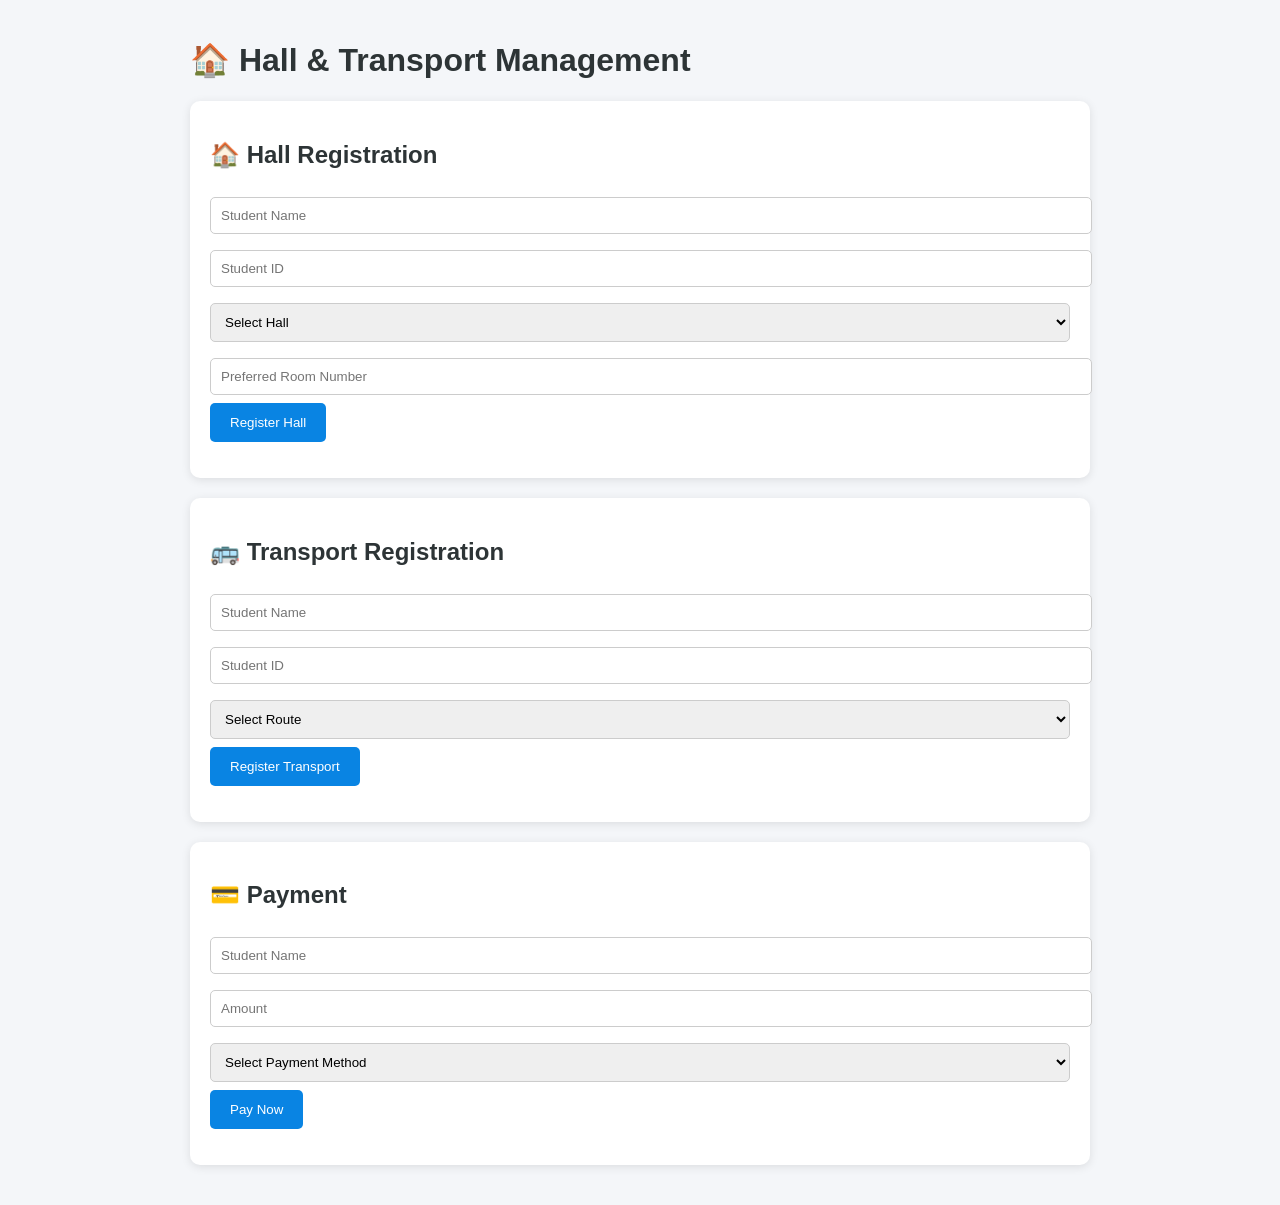
==== hall_transport.html @ 7f362457 "Add files via upload" ====
<!DOCTYPE html>
<html lang="en">
<head>
<meta charset="UTF-8">
<meta name="viewport" content="width=device-width, initial-scale=1.0">
<title>Hall & Transport Management</title>

<style>
body{
    font-family: Arial, sans-serif;
    background:#f4f6f9;
    margin:0;
    padding:20px;
}

.container{
    max-width:900px;
    margin:auto;
}

.card{
    background:white;
    padding:20px;
    margin-bottom:20px;
    border-radius:10px;
    box-shadow:0 2px 10px rgba(0,0,0,.1);
}

h1,h2{
    color:#2d3436;
}

input,select{
    width:100%;
    padding:10px;
    margin:8px 0;
    border:1px solid #ccc;
    border-radius:5px;
}

button{
    background:#0984e3;
    color:white;
    border:none;
    padding:12px 20px;
    border-radius:5px;
    cursor:pointer;
}

button:hover{
    background:#0767b1;
}

.success{
    color:green;
    font-weight:bold;
    margin-top:10px;
}
</style>
</head>
<body>

<div class="container">

    <h1>🏠 Hall & Transport Management</h1>

    <!-- Hall Registration -->
    <div class="card">
        <h2>🏠 Hall Registration</h2>

        <input type="text" id="hallName" placeholder="Student Name">

        <input type="text" id="hallId" placeholder="Student ID">

        <select id="hallType">
            <option>Select Hall</option>
            <option>Male Hall</option>
            <option>Female Hall</option>
        </select>

        <input type="text" id="roomNo" placeholder="Preferred Room Number">

        <button onclick="registerHall()">
            Register Hall
        </button>

        <p id="hallMsg" class="success"></p>
    </div>

    <!-- Transport Registration -->
    <div class="card">
        <h2>🚌 Transport Registration</h2>

        <input type="text" id="transportName" placeholder="Student Name">

        <input type="text" id="transportId" placeholder="Student ID">

        <select id="route">
            <option>Select Route</option>
            <option>Dhaka Route</option>
            <option>Gazipur Route</option>
            <option>Uttara Route</option>
            <option>Mirpur Route</option>
        </select>

        <button onclick="registerTransport()">
            Register Transport
        </button>

        <p id="transportMsg" class="success"></p>
    </div>

    <!-- Payment -->
    <div class="card">
        <h2>💳 Payment</h2>

        <input type="text" id="payName" placeholder="Student Name">

        <input type="number" id="amount" placeholder="Amount">

        <select id="paymentMethod">
            <option>Select Payment Method</option>
            <option>bKash</option>
            <option>Nagad</option>
            <option>Rocket</option>
            <option>Bank Transfer</option>
        </select>

        <button onclick="makePayment()">
            Pay Now
        </button>

        <p id="paymentMsg" class="success"></p>
    </div>

</div>

<script>

function registerHall(){

    document.getElementById("hallMsg").innerHTML =
    "✅ Hall Registration Successful";
}

function registerTransport(){

    document.getElementById("transportMsg").innerHTML =
    "✅ Transport Registration Successful";
}

function makePayment(){

    let amount =
    document.getElementById("amount").value;

    document.getElementById("paymentMsg").innerHTML =
    "✅ Payment Successful. Amount: ৳" + amount;
}

</script>

</body>
</html>
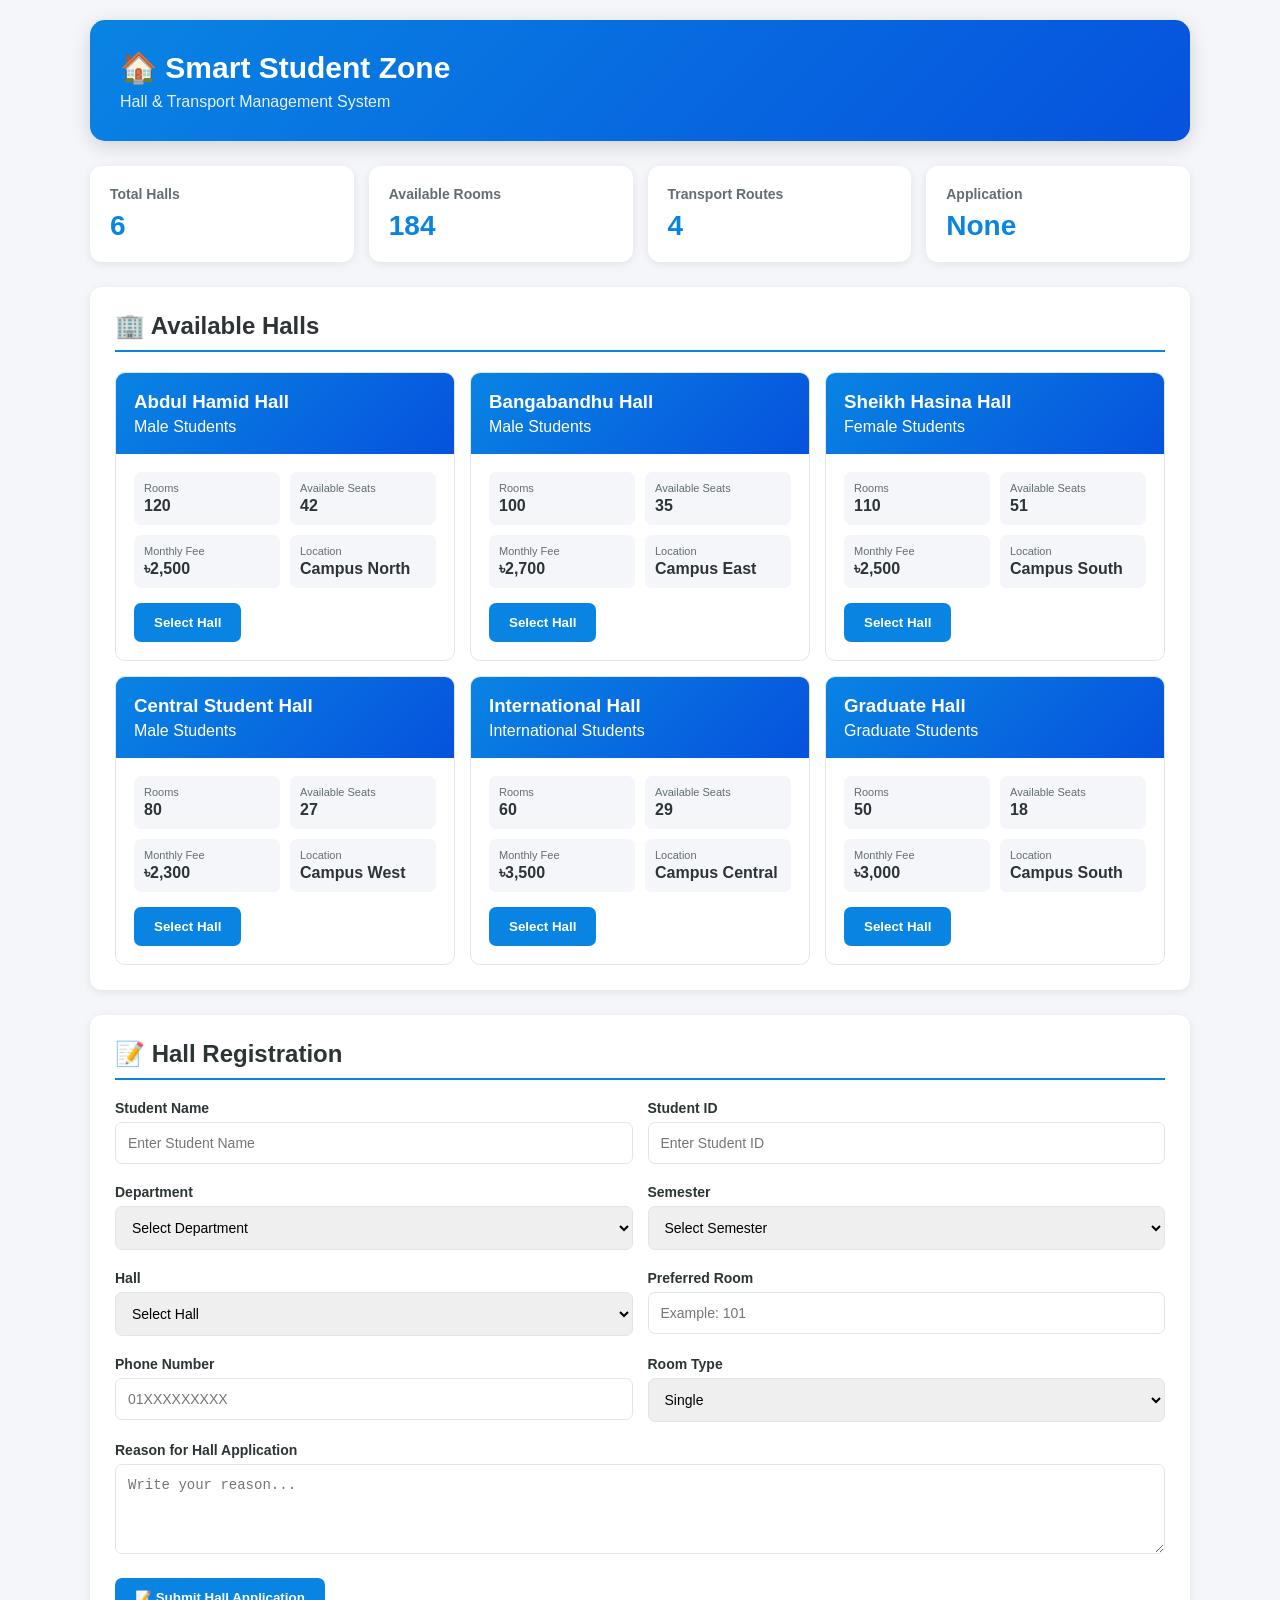
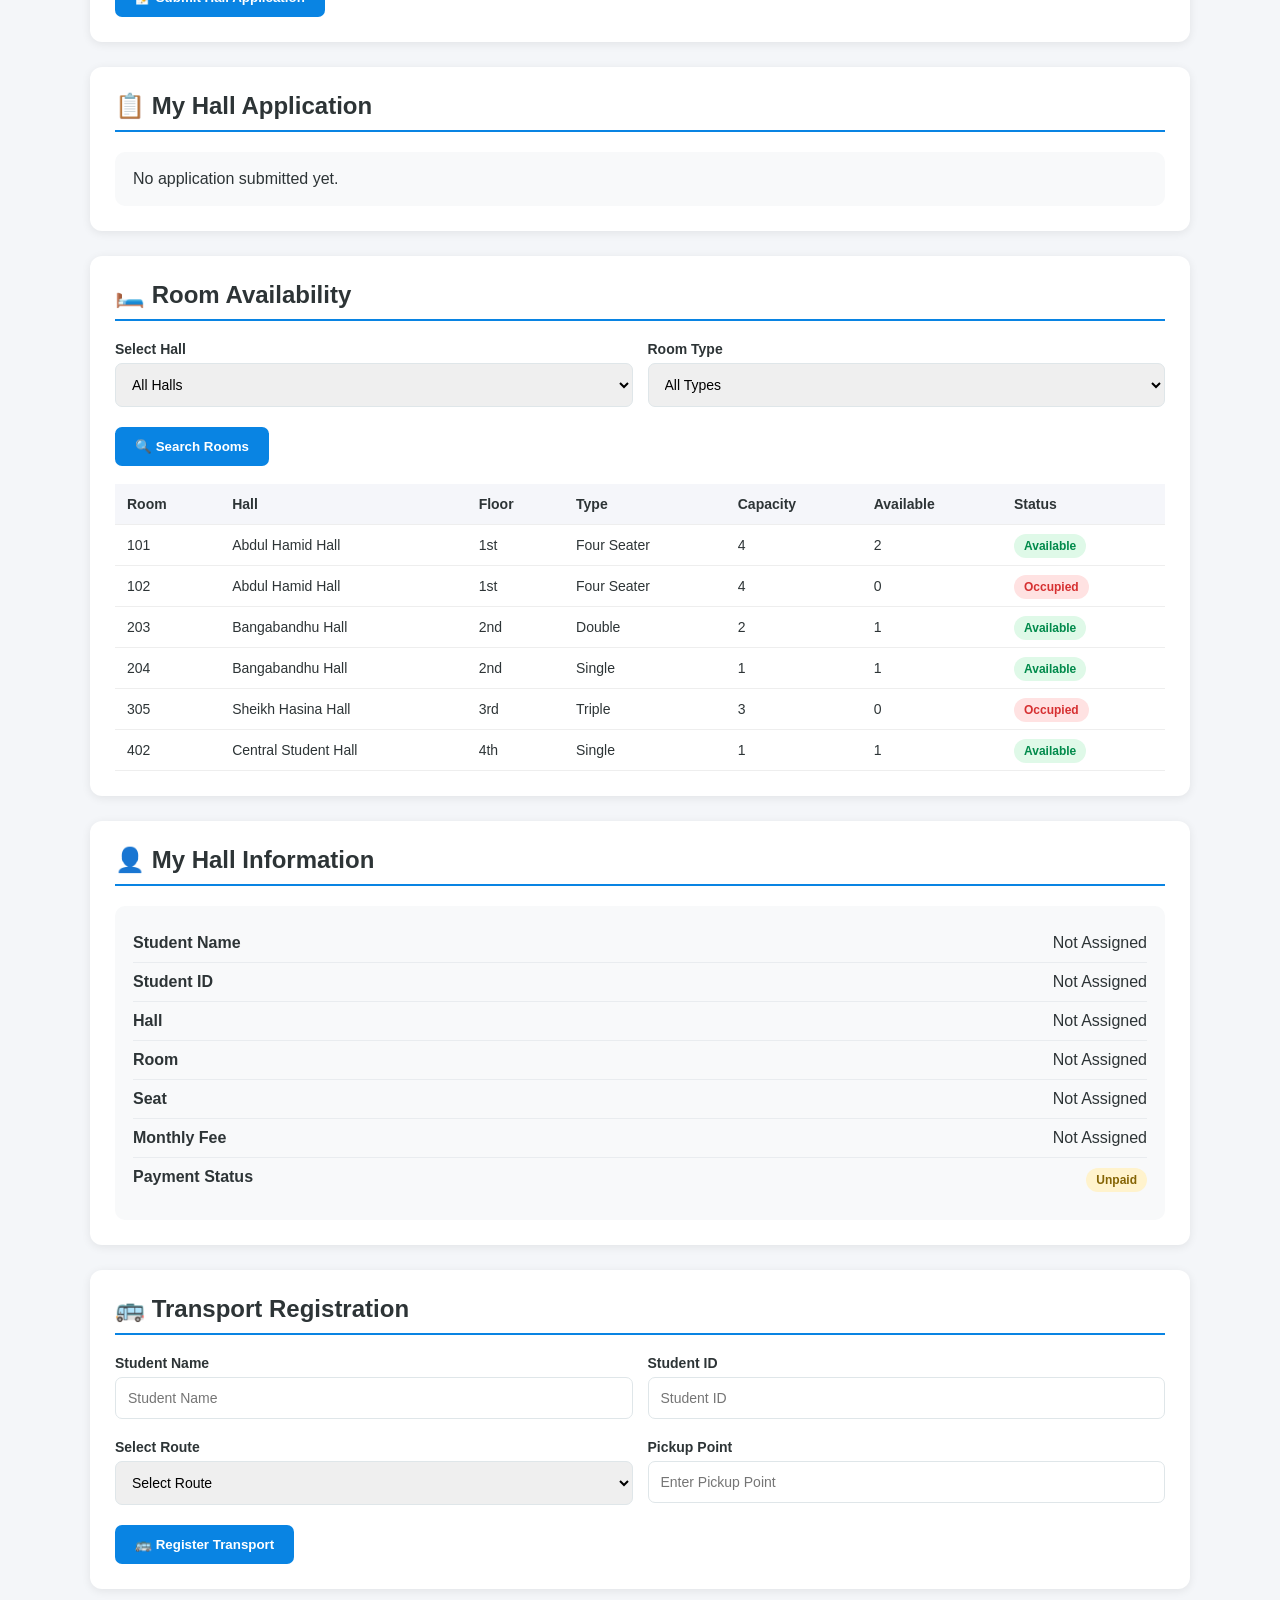
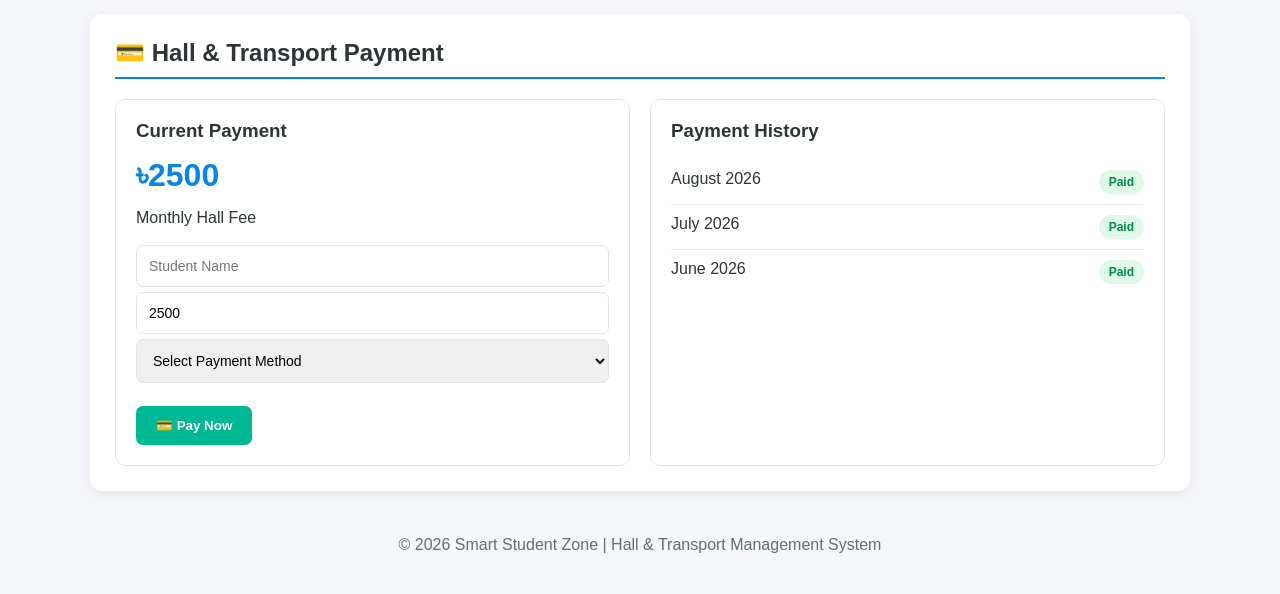
==== commit fa3e2941: "Update hall_transport.html" ====
--- a/hall_transport.html
+++ b/hall_transport.html
@@ -1,164 +1,2917 @@
 <!DOCTYPE html>
 <html lang="en">
+
 <head>
+
 <meta charset="UTF-8">
-<meta name="viewport" content="width=device-width, initial-scale=1.0">
-<title>Hall & Transport Management</title>
+
+<meta name="viewport"
+      content="width=device-width, initial-scale=1.0">
+
+<title>Smart Student Zone - Hall & Transport</title>
 
 <style>
+
+/* =========================
+   GLOBAL
+========================= */
+
+*{
+    margin:0;
+    padding:0;
+    box-sizing:border-box;
+}
+
 body{
-    font-family: Arial, sans-serif;
+
+    font-family:
+    Arial,
+    Helvetica,
+    sans-serif;
+
     background:#f4f6f9;
-    margin:0;
+
+    color:#2d3436;
+
     padding:20px;
+
 }
 
 .container{
-    max-width:900px;
+
+    max-width:1100px;
+
     margin:auto;
-}
+
+}
+
+
+/* =========================
+   HEADER
+========================= */
+
+.header{
+
+    background:
+    linear-gradient(
+        135deg,
+        #0984e3,
+        #0652dd
+    );
+
+    color:white;
+
+    padding:30px;
+
+    border-radius:15px;
+
+    margin-bottom:25px;
+
+    box-shadow:
+    0 5px 20px
+    rgba(0,0,0,.15);
+
+}
+
+.header h1{
+
+    font-size:30px;
+
+    margin-bottom:8px;
+
+}
+
+.header p{
+
+    opacity:.9;
+
+}
+
+
+/* =========================
+   DASHBOARD
+========================= */
+
+.dashboard{
+
+    display:grid;
+
+    grid-template-columns:
+    repeat(4,1fr);
+
+    gap:15px;
+
+    margin-bottom:25px;
+
+}
+
+.stat{
+
+    background:white;
+
+    padding:20px;
+
+    border-radius:12px;
+
+    box-shadow:
+    0 2px 10px
+    rgba(0,0,0,.08);
+
+}
+
+.stat h3{
+
+    color:#636e72;
+
+    font-size:14px;
+
+    margin-bottom:8px;
+
+}
+
+.stat strong{
+
+    font-size:28px;
+
+    color:#0984e3;
+
+}
+
+
+/* =========================
+   CARD
+========================= */
 
 .card{
+
     background:white;
+
+    padding:25px;
+
+    margin-bottom:25px;
+
+    border-radius:12px;
+
+    box-shadow:
+    0 2px 10px
+    rgba(0,0,0,.08);
+
+}
+
+.card h2{
+
+    color:#2d3436;
+
+    margin-bottom:20px;
+
+    border-bottom:
+    2px solid #0984e3;
+
+    padding-bottom:10px;
+
+}
+
+
+/* =========================
+   FORM
+========================= */
+
+.form-grid{
+
+    display:grid;
+
+    grid-template-columns:
+    1fr 1fr;
+
+    gap:15px;
+
+}
+
+.form-group{
+
+    width:100%;
+
+}
+
+.form-group label{
+
+    display:block;
+
+    font-weight:bold;
+
+    font-size:14px;
+
+    margin-bottom:6px;
+
+}
+
+input,
+select,
+textarea{
+
+    width:100%;
+
+    padding:12px;
+
+    margin-bottom:5px;
+
+    border:
+    1px solid #dfe6e9;
+
+    border-radius:7px;
+
+    font-size:14px;
+
+    outline:none;
+
+}
+
+input:focus,
+select:focus,
+textarea:focus{
+
+    border-color:#0984e3;
+
+    box-shadow:
+    0 0 0 2px
+    rgba(9,132,227,.1);
+
+}
+
+textarea{
+
+    resize:vertical;
+
+}
+
+.full{
+
+    grid-column:
+    1 / -1;
+
+}
+
+
+/* =========================
+   BUTTON
+========================= */
+
+button{
+
+    background:#0984e3;
+
+    color:white;
+
+    border:none;
+
+    padding:12px 20px;
+
+    border-radius:7px;
+
+    cursor:pointer;
+
+    font-weight:bold;
+
+    transition:.3s;
+
+}
+
+button:hover{
+
+    background:#0767b1;
+
+    transform:
+    translateY(-1px);
+
+}
+
+.success-btn{
+
+    background:#00b894;
+
+}
+
+.success-btn:hover{
+
+    background:#009f7f;
+
+}
+
+.warning-btn{
+
+    background:#fdcb6e;
+
+    color:#2d3436;
+
+}
+
+
+/* =========================
+   HALL CARDS
+========================= */
+
+.hall-grid{
+
+    display:grid;
+
+    grid-template-columns:
+    repeat(3,1fr);
+
+    gap:15px;
+
+}
+
+.hall-card{
+
+    border:
+    1px solid #dfe6e9;
+
+    border-radius:10px;
+
+    overflow:hidden;
+
+    transition:.3s;
+
+}
+
+.hall-card:hover{
+
+    transform:
+    translateY(-4px);
+
+    box-shadow:
+    0 8px 20px
+    rgba(0,0,0,.1);
+
+}
+
+.hall-top{
+
+    background:
+    linear-gradient(
+        135deg,
+        #0984e3,
+        #0652dd
+    );
+
+    color:white;
+
+    padding:18px;
+
+}
+
+.hall-top h3{
+
+    margin-bottom:5px;
+
+}
+
+.hall-body{
+
+    padding:18px;
+
+}
+
+.hall-info{
+
+    display:grid;
+
+    grid-template-columns:
+    1fr 1fr;
+
+    gap:10px;
+
+    margin-bottom:15px;
+
+}
+
+.info{
+
+    background:#f5f6fa;
+
+    padding:10px;
+
+    border-radius:7px;
+
+}
+
+.info small{
+
+    display:block;
+
+    color:#636e72;
+
+    font-size:11px;
+
+}
+
+.info strong{
+
+    display:block;
+
+    margin-top:3px;
+
+}
+
+
+/* =========================
+   TABLE
+========================= */
+
+.table-container{
+
+    overflow-x:auto;
+
+}
+
+table{
+
+    width:100%;
+
+    border-collapse:collapse;
+
+}
+
+th,
+td{
+
+    padding:12px;
+
+    text-align:left;
+
+    border-bottom:
+    1px solid #eee;
+
+    font-size:14px;
+
+}
+
+th{
+
+    background:#f5f6fa;
+
+}
+
+.badge{
+
+    padding:
+    5px 10px;
+
+    border-radius:20px;
+
+    font-size:12px;
+
+    font-weight:bold;
+
+}
+
+.available{
+
+    background:#dff9e8;
+
+    color:#008a4b;
+
+}
+
+.occupied{
+
+    background:#ffe2e2;
+
+    color:#d63031;
+
+}
+
+.pending{
+
+    background:#fff3cd;
+
+    color:#856404;
+
+}
+
+.paid{
+
+    background:#dff9e8;
+
+    color:#008a4b;
+
+}
+
+
+/* =========================
+   RESULT
+========================= */
+
+.message{
+
+    margin-top:15px;
+
+    padding:12px;
+
+    border-radius:7px;
+
+    display:none;
+
+    font-weight:bold;
+
+}
+
+.success-message{
+
+    background:#dff9e8;
+
+    color:#008a4b;
+
+}
+
+.error-message{
+
+    background:#ffe2e2;
+
+    color:#d63031;
+
+}
+
+
+/* =========================
+   APPLICATION
+========================= */
+
+.application-box{
+
+    background:#f8f9fa;
+
+    padding:18px;
+
+    border-radius:10px;
+
+}
+
+.application-row{
+
+    display:flex;
+
+    justify-content:
+    space-between;
+
+    gap:15px;
+
+    padding:10px 0;
+
+    border-bottom:
+    1px solid #e9ecef;
+
+}
+
+.application-row:last-child{
+
+    border-bottom:none;
+
+}
+
+
+/* =========================
+   PAYMENT
+========================= */
+
+.payment-grid{
+
+    display:grid;
+
+    grid-template-columns:
+    1fr 1fr;
+
+    gap:20px;
+
+}
+
+.payment-box{
+
+    border:
+    1px solid #dfe6e9;
+
     padding:20px;
-    margin-bottom:20px;
+
     border-radius:10px;
-    box-shadow:0 2px 10px rgba(0,0,0,.1);
-}
-
-h1,h2{
-    color:#2d3436;
-}
-
-input,select{
-    width:100%;
-    padding:10px;
-    margin:8px 0;
-    border:1px solid #ccc;
-    border-radius:5px;
-}
-
-button{
-    background:#0984e3;
+
+}
+
+.amount{
+
+    font-size:32px;
+
+    color:#0984e3;
+
+    font-weight:bold;
+
+    margin:15px 0;
+
+}
+
+
+/* =========================
+   NOTIFICATION
+========================= */
+
+.notification{
+
+    position:fixed;
+
+    right:20px;
+
+    bottom:20px;
+
+    background:#2d3436;
+
     color:white;
-    border:none;
-    padding:12px 20px;
-    border-radius:5px;
-    cursor:pointer;
-}
-
-button:hover{
-    background:#0767b1;
-}
-
-.success{
-    color:green;
-    font-weight:bold;
-    margin-top:10px;
-}
+
+    padding:15px 20px;
+
+    border-radius:8px;
+
+    display:none;
+
+    z-index:9999;
+
+    box-shadow:
+    0 5px 20px
+    rgba(0,0,0,.2);
+
+}
+
+
+/* =========================
+   FOOTER
+========================= */
+
+.footer{
+
+    text-align:center;
+
+    color:#636e72;
+
+    padding:20px;
+
+}
+
+
+/* =========================
+   MOBILE
+========================= */
+
+@media(max-width:900px){
+
+    .dashboard{
+
+        grid-template-columns:
+        repeat(2,1fr);
+
+    }
+
+    .hall-grid{
+
+        grid-template-columns:
+        repeat(2,1fr);
+
+    }
+
+}
+
+@media(max-width:650px){
+
+    body{
+
+        padding:10px;
+
+    }
+
+    .header{
+
+        padding:20px;
+
+    }
+
+    .header h1{
+
+        font-size:23px;
+
+    }
+
+    .dashboard{
+
+        grid-template-columns:1fr 1fr;
+
+    }
+
+    .form-grid{
+
+        grid-template-columns:1fr;
+
+    }
+
+    .full{
+
+        grid-column:auto;
+
+    }
+
+    .hall-grid{
+
+        grid-template-columns:1fr;
+
+    }
+
+    .payment-grid{
+
+        grid-template-columns:1fr;
+
+    }
+
+    .card{
+
+        padding:17px;
+
+    }
+
+    .application-row{
+
+        flex-direction:
+        column;
+
+        gap:4px;
+
+    }
+
+}
+
 </style>
+
 </head>
+
+
 <body>
 
+
 <div class="container">
 
-    <h1>🏠 Hall & Transport Management</h1>
-
-    <!-- Hall Registration -->
-    <div class="card">
-        <h2>🏠 Hall Registration</h2>
-
-        <input type="text" id="hallName" placeholder="Student Name">
-
-        <input type="text" id="hallId" placeholder="Student ID">
-
-        <select id="hallType">
-            <option>Select Hall</option>
-            <option>Male Hall</option>
-            <option>Female Hall</option>
-        </select>
-
-        <input type="text" id="roomNo" placeholder="Preferred Room Number">
-
-        <button onclick="registerHall()">
-            Register Hall
+
+<!-- =========================
+     HEADER
+========================= -->
+
+<div class="header">
+
+    <h1>
+        🏠 Smart Student Zone
+    </h1>
+
+    <p>
+        Hall & Transport Management System
+    </p>
+
+</div>
+
+
+<!-- =========================
+     DASHBOARD
+========================= -->
+
+<div class="dashboard">
+
+    <div class="stat">
+
+        <h3>
+            Total Halls
+        </h3>
+
+        <strong>
+            6
+        </strong>
+
+    </div>
+
+
+    <div class="stat">
+
+        <h3>
+            Available Rooms
+        </h3>
+
+        <strong>
+            184
+        </strong>
+
+    </div>
+
+
+    <div class="stat">
+
+        <h3>
+            Transport Routes
+        </h3>
+
+        <strong>
+            4
+        </strong>
+
+    </div>
+
+
+    <div class="stat">
+
+        <h3>
+            Application
+        </h3>
+
+        <strong id="dashboardStatus">
+            None
+        </strong>
+
+    </div>
+
+</div>
+
+
+<!-- =========================
+     HALL LIST
+========================= -->
+
+<div class="card">
+
+<h2>
+    🏢 Available Halls
+</h2>
+
+
+<div class="hall-grid">
+
+
+<!-- HALL 1 -->
+
+<div class="hall-card">
+
+    <div class="hall-top">
+
+        <h3>
+            Abdul Hamid Hall
+        </h3>
+
+        <p>
+            Male Students
+        </p>
+
+    </div>
+
+    <div class="hall-body">
+
+        <div class="hall-info">
+
+            <div class="info">
+
+                <small>
+                    Rooms
+                </small>
+
+                <strong>
+                    120
+                </strong>
+
+            </div>
+
+            <div class="info">
+
+                <small>
+                    Available Seats
+                </small>
+
+                <strong>
+                    42
+                </strong>
+
+            </div>
+
+            <div class="info">
+
+                <small>
+                    Monthly Fee
+                </small>
+
+                <strong>
+                    ৳2,500
+                </strong>
+
+            </div>
+
+            <div class="info">
+
+                <small>
+                    Location
+                </small>
+
+                <strong>
+                    Campus North
+                </strong>
+
+            </div>
+
+        </div>
+
+        <button
+            onclick="selectHall('Abdul Hamid Hall')">
+
+            Select Hall
+
         </button>
 
-        <p id="hallMsg" class="success"></p>
     </div>
 
-    <!-- Transport Registration -->
-    <div class="card">
-        <h2>🚌 Transport Registration</h2>
-
-        <input type="text" id="transportName" placeholder="Student Name">
-
-        <input type="text" id="transportId" placeholder="Student ID">
-
-        <select id="route">
-            <option>Select Route</option>
-            <option>Dhaka Route</option>
-            <option>Gazipur Route</option>
-            <option>Uttara Route</option>
-            <option>Mirpur Route</option>
-        </select>
-
-        <button onclick="registerTransport()">
-            Register Transport
+</div>
+
+
+<!-- HALL 2 -->
+
+<div class="hall-card">
+
+    <div class="hall-top">
+
+        <h3>
+            Bangabandhu Hall
+        </h3>
+
+        <p>
+            Male Students
+        </p>
+
+    </div>
+
+    <div class="hall-body">
+
+        <div class="hall-info">
+
+            <div class="info">
+
+                <small>
+                    Rooms
+                </small>
+
+                <strong>
+                    100
+                </strong>
+
+            </div>
+
+            <div class="info">
+
+                <small>
+                    Available Seats
+                </small>
+
+                <strong>
+                    35
+                </strong>
+
+            </div>
+
+            <div class="info">
+
+                <small>
+                    Monthly Fee
+                </small>
+
+                <strong>
+                    ৳2,700
+                </strong>
+
+            </div>
+
+            <div class="info">
+
+                <small>
+                    Location
+                </small>
+
+                <strong>
+                    Campus East
+                </strong>
+
+            </div>
+
+        </div>
+
+        <button
+            onclick="selectHall('Bangabandhu Hall')">
+
+            Select Hall
+
         </button>
 
-        <p id="transportMsg" class="success"></p>
     </div>
 
-    <!-- Payment -->
-    <div class="card">
-        <h2>💳 Payment</h2>
-
-        <input type="text" id="payName" placeholder="Student Name">
-
-        <input type="number" id="amount" placeholder="Amount">
-
-        <select id="paymentMethod">
-            <option>Select Payment Method</option>
-            <option>bKash</option>
-            <option>Nagad</option>
-            <option>Rocket</option>
-            <option>Bank Transfer</option>
-        </select>
-
-        <button onclick="makePayment()">
-            Pay Now
+</div>
+
+
+<!-- HALL 3 -->
+
+<div class="hall-card">
+
+    <div class="hall-top">
+
+        <h3>
+            Sheikh Hasina Hall
+        </h3>
+
+        <p>
+            Female Students
+        </p>
+
+    </div>
+
+    <div class="hall-body">
+
+        <div class="hall-info">
+
+            <div class="info">
+
+                <small>
+                    Rooms
+                </small>
+
+                <strong>
+                    110
+                </strong>
+
+            </div>
+
+            <div class="info">
+
+                <small>
+                    Available Seats
+                </small>
+
+                <strong>
+                    51
+                </strong>
+
+            </div>
+
+            <div class="info">
+
+                <small>
+                    Monthly Fee
+                </small>
+
+                <strong>
+                    ৳2,500
+                </strong>
+
+            </div>
+
+            <div class="info">
+
+                <small>
+                    Location
+                </small>
+
+                <strong>
+                    Campus South
+                </strong>
+
+            </div>
+
+        </div>
+
+        <button
+            onclick="selectHall('Sheikh Hasina Hall')">
+
+            Select Hall
+
         </button>
 
-        <p id="paymentMsg" class="success"></p>
     </div>
 
 </div>
 
+
+<!-- HALL 4 -->
+
+<div class="hall-card">
+
+    <div class="hall-top">
+
+        <h3>
+            Central Student Hall
+        </h3>
+
+        <p>
+            Male Students
+        </p>
+
+    </div>
+
+    <div class="hall-body">
+
+        <div class="hall-info">
+
+            <div class="info">
+
+                <small>
+                    Rooms
+                </small>
+
+                <strong>
+                    80
+                </strong>
+
+            </div>
+
+            <div class="info">
+
+                <small>
+                    Available Seats
+                </small>
+
+                <strong>
+                    27
+                </strong>
+
+            </div>
+
+            <div class="info">
+
+                <small>
+                    Monthly Fee
+                </small>
+
+                <strong>
+                    ৳2,300
+                </strong>
+
+            </div>
+
+            <div class="info">
+
+                <small>
+                    Location
+                </small>
+
+                <strong>
+                    Campus West
+                </strong>
+
+            </div>
+
+        </div>
+
+        <button
+            onclick="selectHall('Central Student Hall')">
+
+            Select Hall
+
+        </button>
+
+    </div>
+
+</div>
+
+
+<!-- HALL 5 -->
+
+<div class="hall-card">
+
+    <div class="hall-top">
+
+        <h3>
+            International Hall
+        </h3>
+
+        <p>
+            International Students
+        </p>
+
+    </div>
+
+    <div class="hall-body">
+
+        <div class="hall-info">
+
+            <div class="info">
+
+                <small>
+                    Rooms
+                </small>
+
+                <strong>
+                    60
+                </strong>
+
+            </div>
+
+            <div class="info">
+
+                <small>
+                    Available Seats
+                </small>
+
+                <strong>
+                    29
+                </strong>
+
+            </div>
+
+            <div class="info">
+
+                <small>
+                    Monthly Fee
+                </small>
+
+                <strong>
+                    ৳3,500
+                </strong>
+
+            </div>
+
+            <div class="info">
+
+                <small>
+                    Location
+                </small>
+
+                <strong>
+                    Campus Central
+                </strong>
+
+            </div>
+
+        </div>
+
+        <button
+            onclick="selectHall('International Hall')">
+
+            Select Hall
+
+        </button>
+
+    </div>
+
+</div>
+
+
+<!-- HALL 6 -->
+
+<div class="hall-card">
+
+    <div class="hall-top">
+
+        <h3>
+            Graduate Hall
+        </h3>
+
+        <p>
+            Graduate Students
+        </p>
+
+    </div>
+
+    <div class="hall-body">
+
+        <div class="hall-info">
+
+            <div class="info">
+
+                <small>
+                    Rooms
+                </small>
+
+                <strong>
+                    50
+                </strong>
+
+            </div>
+
+            <div class="info">
+
+                <small>
+                    Available Seats
+                </small>
+
+                <strong>
+                    18
+                </strong>
+
+            </div>
+
+            <div class="info">
+
+                <small>
+                    Monthly Fee
+                </small>
+
+                <strong>
+                    ৳3,000
+                </strong>
+
+            </div>
+
+            <div class="info">
+
+                <small>
+                    Location
+                </small>
+
+                <strong>
+                    Campus South
+                </strong>
+
+            </div>
+
+        </div>
+
+        <button
+            onclick="selectHall('Graduate Hall')">
+
+            Select Hall
+
+        </button>
+
+    </div>
+
+</div>
+
+
+</div>
+
+</div>
+
+
+<!-- =========================
+     HALL REGISTRATION
+========================= -->
+
+<div class="card"
+     id="hallRegistration">
+
+<h2>
+    📝 Hall Registration
+</h2>
+
+
+<form id="hallForm">
+
+
+<div class="form-grid">
+
+
+<div class="form-group">
+
+<label>
+Student Name
+</label>
+
+<input
+    type="text"
+    id="hallName"
+    placeholder="Enter Student Name"
+    required>
+
+</div>
+
+
+<div class="form-group">
+
+<label>
+Student ID
+</label>
+
+<input
+    type="text"
+    id="hallId"
+    placeholder="Enter Student ID"
+    required>
+
+</div>
+
+
+<div class="form-group">
+
+<label>
+Department
+</label>
+
+<select
+    id="department"
+    required>
+
+<option value="">
+Select Department
+</option>
+
+<option>
+CSE
+</option>
+
+<option>
+SWE
+</option>
+
+<option>
+EEE
+</option>
+
+<option>
+BBA
+</option>
+
+<option>
+English
+</option>
+
+<option>
+Law
+</option>
+
+</select>
+
+</div>
+
+
+<div class="form-group">
+
+<label>
+Semester
+</label>
+
+<select
+    id="semester"
+    required>
+
+<option value="">
+Select Semester
+</option>
+
+<option>
+1st Semester
+</option>
+
+<option>
+2nd Semester
+</option>
+
+<option>
+3rd Semester
+</option>
+
+<option>
+4th Semester
+</option>
+
+<option>
+5th Semester
+</option>
+
+<option>
+6th Semester
+</option>
+
+<option>
+7th Semester
+</option>
+
+<option>
+8th Semester
+</option>
+
+</select>
+
+</div>
+
+
+<div class="form-group">
+
+<label>
+Hall
+</label>
+
+<select
+    id="hallType"
+    required>
+
+<option value="">
+Select Hall
+</option>
+
+<option>
+Abdul Hamid Hall
+</option>
+
+<option>
+Bangabandhu Hall
+</option>
+
+<option>
+Sheikh Hasina Hall
+</option>
+
+<option>
+Central Student Hall
+</option>
+
+<option>
+International Hall
+</option>
+
+<option>
+Graduate Hall
+</option>
+
+</select>
+
+</div>
+
+
+<div class="form-group">
+
+<label>
+Preferred Room
+</label>
+
+<input
+    type="text"
+    id="roomNo"
+    placeholder="Example: 101">
+
+</div>
+
+
+<div class="form-group">
+
+<label>
+Phone Number
+</label>
+
+<input
+    type="tel"
+    id="hallPhone"
+    placeholder="01XXXXXXXXX"
+    required>
+
+</div>
+
+
+<div class="form-group">
+
+<label>
+Room Type
+</label>
+
+<select
+    id="roomType">
+
+<option>
+Single
+</option>
+
+<option>
+Double
+</option>
+
+<option>
+Triple
+</option>
+
+<option>
+Four Seater
+</option>
+
+</select>
+
+</div>
+
+
+<div class="form-group full">
+
+<label>
+Reason for Hall Application
+</label>
+
+<textarea
+    id="hallReason"
+    rows="4"
+    placeholder="Write your reason..."></textarea>
+
+</div>
+
+
+<div class="full">
+
+<button
+    type="submit">
+
+    📝 Submit Hall Application
+
+</button>
+
+</div>
+
+
+</div>
+
+</form>
+
+
+<div
+    id="hallMsg"
+    class="message success-message">
+</div>
+
+
+</div>
+
+
+<!-- =========================
+     APPLICATION STATUS
+========================= -->
+
+<div class="card">
+
+<h2>
+    📋 My Hall Application
+</h2>
+
+
+<div
+    id="applicationResult"
+    class="application-box">
+
+    <p>
+        No application submitted yet.
+    </p>
+
+</div>
+
+</div>
+
+
+<!-- =========================
+     ROOM SEARCH
+========================= -->
+
+<div class="card">
+
+<h2>
+    🛏️ Room Availability
+</h2>
+
+
+<div class="form-grid">
+
+
+<div class="form-group">
+
+<label>
+Select Hall
+</label>
+
+<select id="searchHall">
+
+<option value="">
+All Halls
+</option>
+
+<option>
+Abdul Hamid Hall
+</option>
+
+<option>
+Bangabandhu Hall
+</option>
+
+<option>
+Sheikh Hasina Hall
+</option>
+
+<option>
+Central Student Hall
+</option>
+
+</select>
+
+</div>
+
+
+<div class="form-group">
+
+<label>
+Room Type
+</label>
+
+<select id="searchRoomType">
+
+<option value="">
+All Types
+</option>
+
+<option>
+Single
+</option>
+
+<option>
+Double
+</option>
+
+<option>
+Triple
+</option>
+
+<option>
+Four Seater
+</option>
+
+</select>
+
+</div>
+
+
+<div class="full">
+
+<button
+    onclick="searchRooms()">
+
+    🔍 Search Rooms
+
+</button>
+
+</div>
+
+
+</div>
+
+
+<br>
+
+
+<div class="table-container">
+
+<table>
+
+<thead>
+
+<tr>
+
+<th>
+Room
+</th>
+
+<th>
+Hall
+</th>
+
+<th>
+Floor
+</th>
+
+<th>
+Type
+</th>
+
+<th>
+Capacity
+</th>
+
+<th>
+Available
+</th>
+
+<th>
+Status
+</th>
+
+</tr>
+
+</thead>
+
+
+<tbody
+    id="roomTable">
+
+</tbody>
+
+</table>
+
+</div>
+
+
+</div>
+
+
+<!-- =========================
+     MY HALL INFORMATION
+========================= -->
+
+<div class="card">
+
+<h2>
+    👤 My Hall Information
+</h2>
+
+
+<div class="application-box">
+
+
+<div class="application-row">
+
+<strong>
+Student Name
+</strong>
+
+<span id="myName">
+Not Assigned
+</span>
+
+</div>
+
+
+<div class="application-row">
+
+<strong>
+Student ID
+</strong>
+
+<span id="myStudentId">
+Not Assigned
+</span>
+
+</div>
+
+
+<div class="application-row">
+
+<strong>
+Hall
+</strong>
+
+<span id="myHall">
+Not Assigned
+</span>
+
+</div>
+
+
+<div class="application-row">
+
+<strong>
+Room
+</strong>
+
+<span id="myRoom">
+Not Assigned
+</span>
+
+</div>
+
+
+<div class="application-row">
+
+<strong>
+Seat
+</strong>
+
+<span id="mySeat">
+Not Assigned
+</span>
+
+</div>
+
+
+<div class="application-row">
+
+<strong>
+Monthly Fee
+</strong>
+
+<span id="myFee">
+Not Assigned
+</span>
+
+</div>
+
+
+<div class="application-row">
+
+<strong>
+Payment Status
+</strong>
+
+<span
+    id="myPaymentStatus"
+    class="badge pending">
+
+    Unpaid
+
+</span>
+
+</div>
+
+
+</div>
+
+</div>
+
+
+<!-- =========================
+     TRANSPORT
+========================= -->
+
+<div class="card">
+
+<h2>
+    🚌 Transport Registration
+</h2>
+
+
+<form id="transportForm">
+
+
+<div class="form-grid">
+
+
+<div class="form-group">
+
+<label>
+Student Name
+</label>
+
+<input
+    type="text"
+    id="transportName"
+    placeholder="Student Name"
+    required>
+
+</div>
+
+
+<div class="form-group">
+
+<label>
+Student ID
+</label>
+
+<input
+    type="text"
+    id="transportId"
+    placeholder="Student ID"
+    required>
+
+</div>
+
+
+<div class="form-group">
+
+<label>
+Select Route
+</label>
+
+<select
+    id="route"
+    required>
+
+<option value="">
+Select Route
+</option>
+
+<option>
+Dhaka Route
+</option>
+
+<option>
+Gazipur Route
+</option>
+
+<option>
+Uttara Route
+</option>
+
+<option>
+Mirpur Route
+</option>
+
+</select>
+
+</div>
+
+
+<div class="form-group">
+
+<label>
+Pickup Point
+</label>
+
+<input
+    type="text"
+    id="pickup"
+    placeholder="Enter Pickup Point"
+    required>
+
+</div>
+
+
+<div class="full">
+
+<button
+    type="submit">
+
+    🚌 Register Transport
+
+</button>
+
+</div>
+
+
+</div>
+
+</form>
+
+
+<div
+    id="transportMsg"
+    class="message success-message">
+</div>
+
+
+</div>
+
+
+<!-- =========================
+     PAYMENT
+========================= -->
+
+<div class="card">
+
+<h2>
+    💳 Hall & Transport Payment
+</h2>
+
+
+<div class="payment-grid">
+
+
+<div class="payment-box">
+
+<h3>
+Current Payment
+</h3>
+
+
+<div class="amount">
+
+৳2500
+
+</div>
+
+
+<p>
+Monthly Hall Fee
+</p>
+
+
+<br>
+
+
+<input
+    type="text"
+    id="payName"
+    placeholder="Student Name">
+
+
+<input
+    type="number"
+    id="amount"
+    value="2500"
+    placeholder="Amount">
+
+
+<select
+    id="paymentMethod">
+
+<option value="">
+Select Payment Method
+</option>
+
+<option>
+bKash
+</option>
+
+<option>
+Nagad
+</option>
+
+<option>
+Rocket
+</option>
+
+<option>
+Bank Transfer
+</option>
+
+</select>
+
+
+<br><br>
+
+
+<button
+    class="success-btn"
+    onclick="makePayment()">
+
+    💳 Pay Now
+
+</button>
+
+
+<div
+    id="paymentMsg"
+    class="message success-message">
+</div>
+
+
+</div>
+
+
+<div class="payment-box">
+
+<h3>
+Payment History
+</h3>
+
+<br>
+
+
+<div class="application-row">
+
+<span>
+August 2026
+</span>
+
+<span
+    class="badge paid">
+
+Paid
+
+</span>
+
+</div>
+
+
+<div class="application-row">
+
+<span>
+July 2026
+</span>
+
+<span
+    class="badge paid">
+
+Paid
+
+</span>
+
+</div>
+
+
+<div class="application-row">
+
+<span>
+June 2026
+</span>
+
+<span
+    class="badge paid">
+
+Paid
+
+</span>
+
+</div>
+
+
+</div>
+
+
+</div>
+
+</div>
+
+
+<!-- =========================
+     FOOTER
+========================= -->
+
+<div class="footer">
+
+© 2026 Smart Student Zone |
+Hall & Transport Management System
+
+</div>
+
+
+</div>
+
+
+<!-- NOTIFICATION -->
+
+<div
+    id="notification"
+    class="notification">
+
+</div>
+
+
 <script>
 
-function registerHall(){
-
-    document.getElementById("hallMsg").innerHTML =
-    "✅ Hall Registration Successful";
-}
-
-function registerTransport(){
-
-    document.getElementById("transportMsg").innerHTML =
-    "✅ Transport Registration Successful";
-}
+/* =========================
+   ROOM DATA
+========================= */
+
+const rooms = [
+
+{
+    room:"101",
+    hall:"Abdul Hamid Hall",
+    floor:"1st",
+    type:"Four Seater",
+    capacity:4,
+    available:2
+},
+
+{
+    room:"102",
+    hall:"Abdul Hamid Hall",
+    floor:"1st",
+    type:"Four Seater",
+    capacity:4,
+    available:0
+},
+
+{
+    room:"203",
+    hall:"Bangabandhu Hall",
+    floor:"2nd",
+    type:"Double",
+    capacity:2,
+    available:1
+},
+
+{
+    room:"204",
+    hall:"Bangabandhu Hall",
+    floor:"2nd",
+    type:"Single",
+    capacity:1,
+    available:1
+},
+
+{
+    room:"305",
+    hall:"Sheikh Hasina Hall",
+    floor:"3rd",
+    type:"Triple",
+    capacity:3,
+    available:0
+},
+
+{
+    room:"402",
+    hall:"Central Student Hall",
+    floor:"4th",
+    type:"Single",
+    capacity:1,
+    available:1
+}
+
+];
+
+
+/* =========================
+   NOTIFICATION
+========================= */
+
+function showNotification(message){
+
+    const box =
+        document.getElementById(
+            "notification"
+        );
+
+    box.innerHTML = message;
+
+    box.style.display = "block";
+
+    setTimeout(function(){
+
+        box.style.display = "none";
+
+    },3000);
+
+}
+
+
+/* =========================
+   SELECT HALL
+========================= */
+
+function selectHall(hall){
+
+    document.getElementById(
+        "hallType"
+    ).value = hall;
+
+    document.getElementById(
+        "hallRegistration"
+    ).scrollIntoView({
+
+        behavior:"smooth"
+
+    });
+
+    showNotification(
+        "🏠 " + hall + " selected."
+    );
+
+}
+
+
+/* =========================
+   HALL FORM
+========================= */
+
+document
+.getElementById("hallForm")
+.addEventListener(
+    "submit",
+    function(e){
+
+        e.preventDefault();
+
+
+        const data = {
+
+            name:
+            document.getElementById(
+                "hallName"
+            ).value,
+
+            id:
+            document.getElementById(
+                "hallId"
+            ).value,
+
+            department:
+            document.getElementById(
+                "department"
+            ).value,
+
+            semester:
+            document.getElementById(
+                "semester"
+            ).value,
+
+            hall:
+            document.getElementById(
+                "hallType"
+            ).value,
+
+            room:
+            document.getElementById(
+                "roomNo"
+            ).value || "Any Available Room",
+
+            phone:
+            document.getElementById(
+                "hallPhone"
+            ).value,
+
+            roomType:
+            document.getElementById(
+                "roomType"
+            ).value,
+
+            reason:
+            document.getElementById(
+                "hallReason"
+            ).value,
+
+            status:"Pending",
+
+            date:
+            new Date()
+            .toLocaleDateString()
+
+        };
+
+
+        localStorage.setItem(
+            "hallApplication",
+            JSON.stringify(data)
+        );
+
+
+        showHallMessage(
+            "✅ Hall Application Submitted Successfully!"
+        );
+
+
+        document.getElementById(
+            "dashboardStatus"
+        ).innerText = "Pending";
+
+
+        displayApplication();
+
+
+        showNotification(
+            "✅ Hall application submitted!"
+        );
+
+    }
+);
+
+
+/* =========================
+   HALL MESSAGE
+========================= */
+
+function showHallMessage(text){
+
+    const msg =
+        document.getElementById(
+            "hallMsg"
+        );
+
+    msg.innerHTML = text;
+
+    msg.style.display = "block";
+
+}
+
+
+/* =========================
+   DISPLAY APPLICATION
+========================= */
+
+function displayApplication(){
+
+    const data =
+        JSON.parse(
+            localStorage.getItem(
+                "hallApplication"
+            )
+        );
+
+
+    if(!data){
+
+        return;
+
+    }
+
+
+    document.getElementById(
+        "applicationResult"
+    ).innerHTML = `
+
+        <div class="application-row">
+
+            <strong>
+                Student Name
+            </strong>
+
+            <span>
+                ${data.name}
+            </span>
+
+        </div>
+
+        <div class="application-row">
+
+            <strong>
+                Student ID
+            </strong>
+
+            <span>
+                ${data.id}
+            </span>
+
+        </div>
+
+        <div class="application-row">
+
+            <strong>
+                Department
+            </strong>
+
+            <span>
+                ${data.department}
+            </span>
+
+        </div>
+
+        <div class="application-row">
+
+            <strong>
+                Hall
+            </strong>
+
+            <span>
+                ${data.hall}
+            </span>
+
+        </div>
+
+        <div class="application-row">
+
+            <strong>
+                Room
+            </strong>
+
+            <span>
+                ${data.room}
+            </span>
+
+        </div>
+
+        <div class="application-row">
+
+            <strong>
+                Application Date
+            </strong>
+
+            <span>
+                ${data.date}
+            </span>
+
+        </div>
+
+        <div class="application-row">
+
+            <strong>
+                Status
+            </strong>
+
+            <span class="badge pending">
+
+                ${data.status}
+
+            </span>
+
+        </div>
+
+    `;
+
+
+    document.getElementById(
+        "myName"
+    ).innerText = data.name;
+
+
+    document.getElementById(
+        "myStudentId"
+    ).innerText = data.id;
+
+
+    document.getElementById(
+        "myHall"
+    ).innerText = data.hall;
+
+
+    document.getElementById(
+        "myRoom"
+    ).innerText = data.room;
+
+}
+
+
+/* =========================
+   ROOM SEARCH
+========================= */
+
+function searchRooms(){
+
+    const hall =
+        document.getElementById(
+            "searchHall"
+        ).value;
+
+
+    const type =
+        document.getElementById(
+            "searchRoomType"
+        ).value;
+
+
+    const table =
+        document.getElementById(
+            "roomTable"
+        );
+
+
+    table.innerHTML = "";
+
+
+    const filtered =
+        rooms.filter(function(room){
+
+            return (
+                (!hall ||
+                room.hall === hall)
+
+                &&
+
+                (!type ||
+                room.type === type)
+            );
+
+        });
+
+
+    if(filtered.length === 0){
+
+        table.innerHTML = `
+
+        <tr>
+
+            <td colspan="7"
+                style="text-align:center">
+
+                No room found.
+
+            </td>
+
+        </tr>
+
+        `;
+
+        return;
+
+    }
+
+
+    filtered.forEach(function(room){
+
+        const status =
+            room.available > 0
+            ? "Available"
+            : "Occupied";
+
+
+        const statusClass =
+            room.available > 0
+            ? "available"
+            : "occupied";
+
+
+        table.innerHTML += `
+
+        <tr>
+
+            <td>
+                ${room.room}
+            </td>
+
+            <td>
+                ${room.hall}
+            </td>
+
+            <td>
+                ${room.floor}
+            </td>
+
+            <td>
+                ${room.type}
+            </td>
+
+            <td>
+                ${room.capacity}
+            </td>
+
+            <td>
+                ${room.available}
+            </td>
+
+            <td>
+
+                <span
+                    class="badge ${statusClass}">
+
+                    ${status}
+
+                </span>
+
+            </td>
+
+        </tr>
+
+        `;
+
+    });
+
+}
+
+
+/* =========================
+   TRANSPORT
+========================= */
+
+document
+.getElementById("transportForm")
+.addEventListener(
+    "submit",
+    function(e){
+
+        e.preventDefault();
+
+
+        const transport = {
+
+            name:
+            document.getElementById(
+                "transportName"
+            ).value,
+
+            id:
+            document.getElementById(
+                "transportId"
+            ).value,
+
+            route:
+            document.getElementById(
+                "route"
+            ).value,
+
+            pickup:
+            document.getElementById(
+                "pickup"
+            ).value
+
+        };
+
+
+        localStorage.setItem(
+            "transportRegistration",
+            JSON.stringify(transport)
+        );
+
+
+        const msg =
+            document.getElementById(
+                "transportMsg"
+            );
+
+
+        msg.innerHTML =
+            "✅ Transport Registration Successful!";
+
+
+        msg.style.display =
+            "block";
+
+
+        showNotification(
+            "🚌 Transport registration successful!"
+        );
+
+    }
+);
+
+
+/* =========================
+   PAYMENT
+========================= */
 
 function makePayment(){
 
-    let amount =
-    document.getElementById("amount").value;
-
-    document.getElementById("paymentMsg").innerHTML =
-    "✅ Payment Successful. Amount: ৳" + amount;
-}
+    const name =
+        document.getElementById(
+            "payName"
+        ).value;
+
+
+    const amount =
+        document.getElementById(
+            "amount"
+        ).value;
+
+
+    const method =
+        document.getElementById(
+            "paymentMethod"
+        ).value;
+
+
+    if(
+        name === "" ||
+        amount === "" ||
+        method === ""
+    ){
+
+        const msg =
+            document.getElementById(
+                "paymentMsg"
+            );
+
+
+        msg.className =
+            "message error-message";
+
+
+        msg.innerHTML =
+            "⚠️ Please complete all payment fields.";
+
+
+        msg.style.display =
+            "block";
+
+
+        return;
+
+    }
+
+
+    const payment = {
+
+        name:name,
+
+        amount:amount,
+
+        method:method,
+
+        date:
+        new Date()
+        .toLocaleString(),
+
+        status:"Paid"
+
+    };
+
+
+    localStorage.setItem(
+        "lastPayment",
+        JSON.stringify(payment)
+    );
+
+
+    const msg =
+        document.getElementById(
+            "paymentMsg"
+        );
+
+
+    msg.className =
+        "message success-message";
+
+
+    msg.innerHTML =
+        "✅ Payment Successful! Amount: ৳"
+        + amount
+        + " via "
+        + method;
+
+
+    msg.style.display =
+        "block";
+
+
+    document.getElementById(
+        "myPaymentStatus"
+    ).innerText = "Paid";
+
+
+    document.getElementById(
+        "myPaymentStatus"
+    ).className =
+        "badge paid";
+
+
+    showNotification(
+        "💳 Payment Successful!"
+    );
+
+}
+
+
+/* =========================
+   PAGE LOAD
+========================= */
+
+window.onload = function(){
+
+    searchRooms();
+
+    displayApplication();
+
+};
 
 </script>
 
+
 </body>
-</html>+
+</html>
